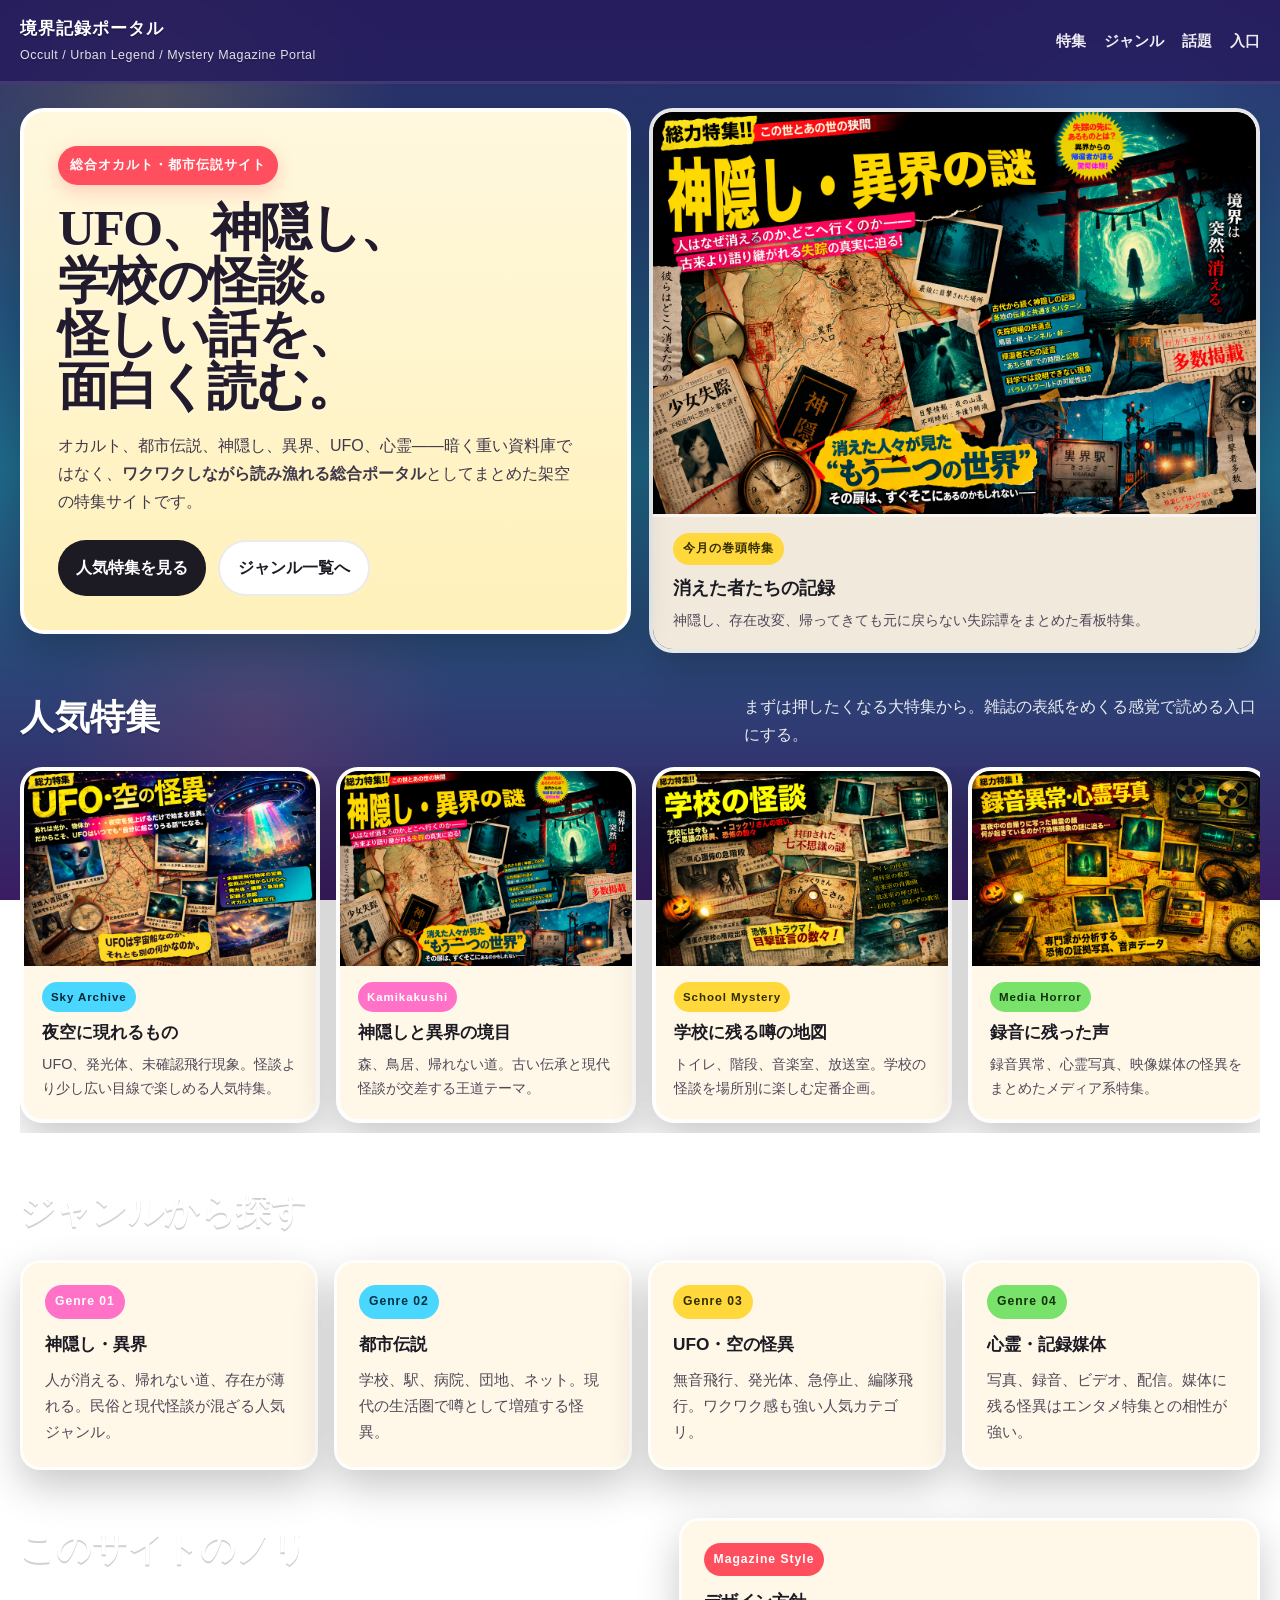
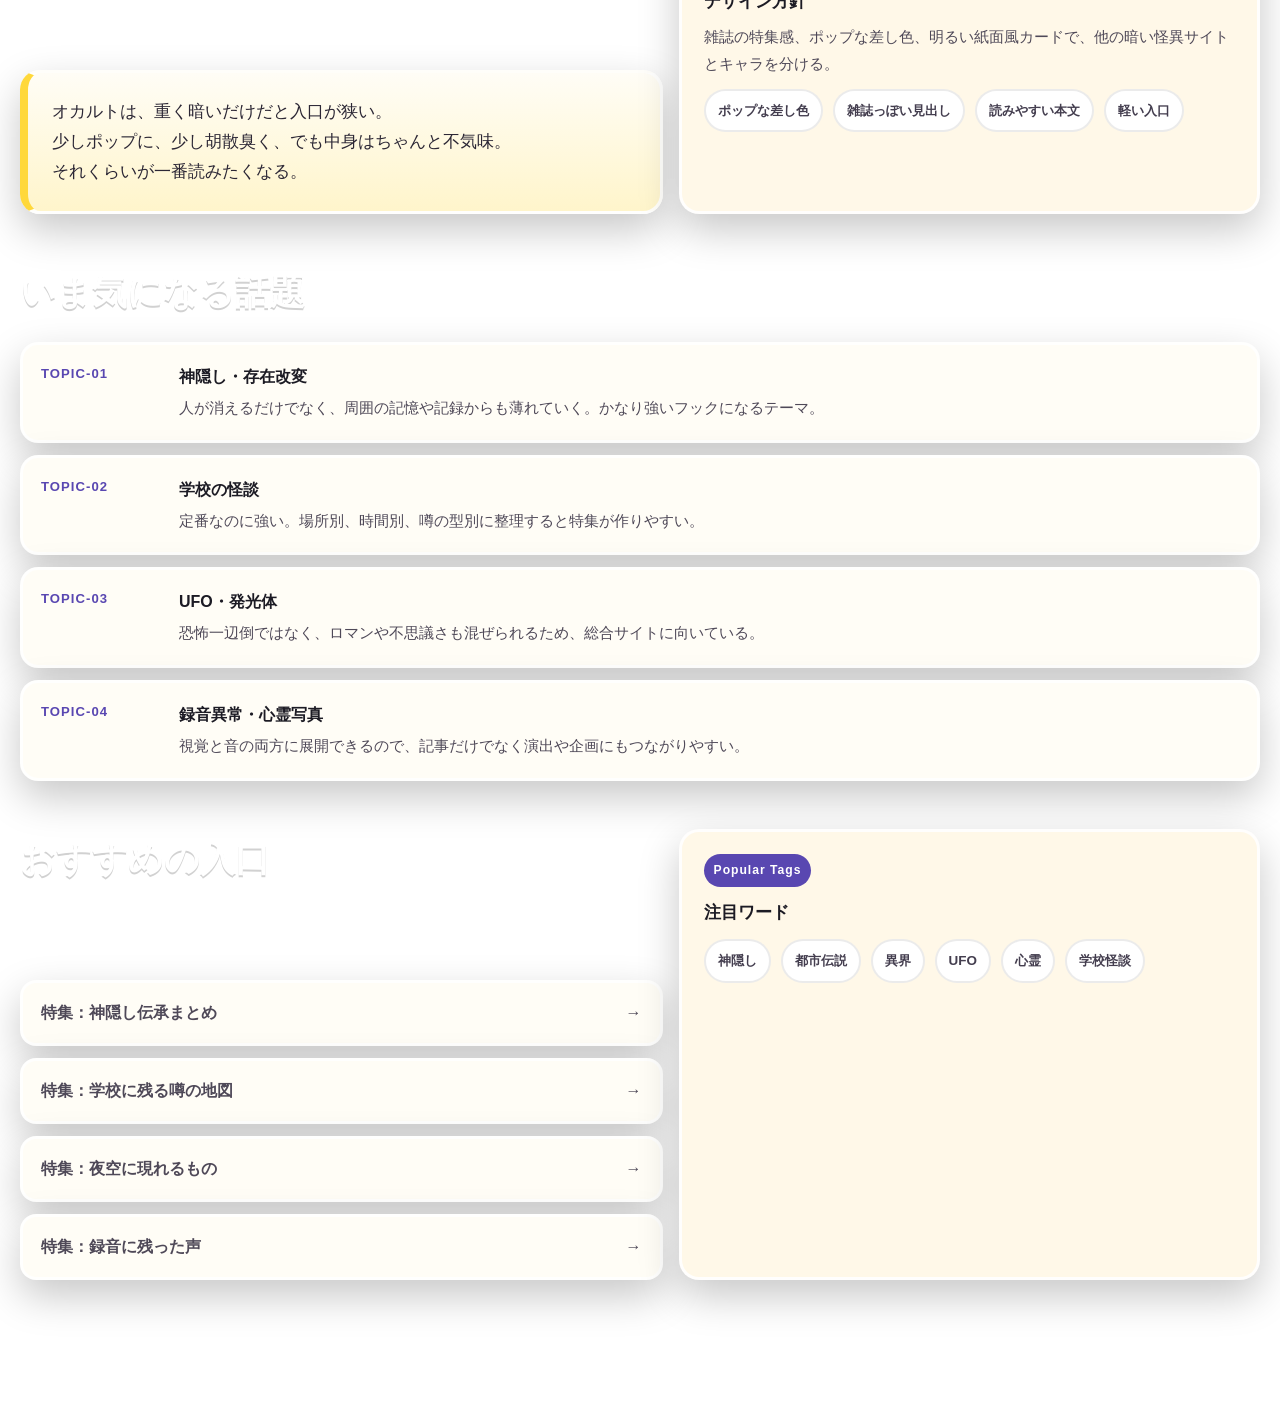
==== index.html @ 7751206b "Add files via upload" ====
<!DOCTYPE html>
<html lang="ja">
<head>
<meta charset="UTF-8">
<meta name="viewport" content="width=device-width, initial-scale=1.0">
<title>境界記録ポータル | オカルト・都市伝説・怪異の総合サイト</title>
<style>
:root {
  --bg: #2a2464; --bg2: #1f6a8a; --bg3: #3a1c63;
  --paper: #fff8e8; --paper2: #fffdf6;
  --ink: #1c1b24; --muted: #57525f;
  --yellow: #ffd83b; --red: #ff4f5e;
  --cyan: #49d7ff; --pink: #ff72c7; --green: #78e26b;
  --shadow: 0 16px 40px rgba(0,0,0,0.22);
  --max: 1240px;
}
*{box-sizing:border-box;}
html{scroll-behavior:smooth;}
body{
  margin:0; color:var(--ink);
  font-family:"BIZ UDPGothic","Hiragino Sans","Noto Sans JP",sans-serif;
  line-height:1.75;
  background:
    radial-gradient(circle at 12% 12%,rgba(255,216,59,.18),transparent 18%),
    radial-gradient(circle at 88% 14%,rgba(73,215,255,.16),transparent 18%),
    radial-gradient(circle at 20% 80%,rgba(255,79,94,.15),transparent 16%),
    linear-gradient(180deg,var(--bg) 0%,var(--bg2) 52%,var(--bg3) 100%);
  background-attachment:fixed;
}
body::before{
  content:"";position:fixed;inset:0;pointer-events:none;opacity:.18;
  background-image:
    radial-gradient(2px 2px at 10% 20%,#fff,transparent 60%),
    radial-gradient(2px 2px at 25% 70%,#fff,transparent 60%),
    radial-gradient(1px 1px at 55% 18%,#fff,transparent 60%),
    radial-gradient(2px 2px at 70% 60%,#fff,transparent 60%),
    radial-gradient(1px 1px at 86% 28%,#fff,transparent 60%);
}
a{color:inherit;text-decoration:none;}
img{max-width:100%;display:block;}

.container{width:min(calc(100% - 32px),var(--max));margin:0 auto;}

/* ── ヘッダー ── */
.topbar{
  position:sticky;top:0;z-index:30;
  background:rgba(37,28,94,.84);
  backdrop-filter:blur(12px);
  border-bottom:3px solid rgba(255,255,255,.12);
}
.topbar-inner{
  display:flex;justify-content:space-between;align-items:center;
  gap:16px;padding:14px 0;color:#fff;
}
.brand{font-weight:900;letter-spacing:.06em;font-size:1.05rem;text-shadow:0 2px 0 rgba(0,0,0,.22);}
.brand small{display:block;font-size:.78rem;font-weight:500;opacity:.86;letter-spacing:.04em;margin-top:2px;}
nav ul{display:flex;flex-wrap:wrap;gap:18px;list-style:none;margin:0;padding:0;}
nav a{color:rgba(255,255,255,.92);font-size:.92rem;font-weight:700;}
nav a:hover{color:var(--yellow);}

/* ── ヒーロー ── */
.hero{padding:24px 0 20px;}
.hero-box{
  display:grid;
  grid-template-columns:1fr 1fr;
  gap:18px;
  align-items:start;
}
.panel{border-radius:24px;box-shadow:var(--shadow);overflow:hidden;}

.hero-copy{
  background:linear-gradient(180deg,#fff8de 0%,#fff1ba 100%);
  border:4px solid #fff;
  padding:34px;
  position:relative;
  border-radius:24px;
}
.hero-copy::before{
  content:"総合オカルト・都市伝説サイト";
  display:inline-block;background:var(--red);color:#fff;
  font-weight:900;letter-spacing:.08em;padding:8px 12px;border-radius:999px;
  box-shadow:0 6px 18px rgba(255,79,94,.25);margin-bottom:16px;font-size:.8rem;
}
h1{
  margin:0;
  font-family:"Yu Mincho","Hiragino Mincho ProN",serif;
  font-size:clamp(2.2rem,4vw,4rem);
  line-height:1.04;letter-spacing:-.03em;
  color:#221b2e;text-shadow:0 2px 0 rgba(255,255,255,.35);
}
.hero-copy p{margin:18px 0 0;color:#40384b;font-size:1rem;max-width:58ch;}
.hero-actions{display:flex;flex-wrap:wrap;gap:12px;margin-top:24px;}
.btn{
  display:inline-flex;align-items:center;justify-content:center;
  padding:12px 18px;border-radius:999px;font-weight:900;
  transition:transform .2s ease;
}
.btn:hover{transform:translateY(-1px);}
.btn.primary{background:var(--ink);color:#fff;}
.btn.secondary{background:#fff;color:var(--ink);border:2px solid rgba(0,0,0,.08);}

/* ヒーロービジュアル：画像を全部見せる */
.hero-visual{
  border:4px solid rgba(255,255,255,.9);
  border-radius:24px;
  overflow:hidden;
  background:#0e1221;
  box-shadow:var(--shadow);
}
.hero-visual img{
  width:100%;
  height:auto;        /* ← 自然な高さで全部見せる */
  display:block;
}
.hero-visual-caption{
  background:rgba(255,248,232,.94);
  padding:16px 20px;
  border-top:3px solid rgba(255,255,255,.6);
}
.hero-visual-caption .badge{
  display:inline-block;background:var(--yellow);color:#312b00;
  padding:5px 10px;border-radius:999px;font-size:.76rem;font-weight:900;
  letter-spacing:.08em;margin-bottom:8px;
}
.hero-visual-caption h2{margin:0 0 5px;font-size:1.1rem;}
.hero-visual-caption p{margin:0;font-size:.9rem;color:#4e4658;}

/* ── 特集シェルフ：横スクロール ── */
section{padding:14px 0 34px;}
.section-head{
  display:flex;justify-content:space-between;align-items:flex-end;
  gap:16px;flex-wrap:wrap;margin-bottom:18px;color:#fff;
}
.section-head h2{
  margin:0;font-size:clamp(1.6rem,3vw,2.2rem);
  font-family:"Yu Mincho","Hiragino Mincho ProN",serif;
  text-shadow:0 2px 0 rgba(0,0,0,.18);
}
.section-head p{margin:0;max-width:58ch;color:rgba(255,255,255,.9);}

.shelf{
  display:grid;
  grid-auto-flow:column;
  grid-auto-columns:minmax(300px,1fr);
  gap:16px;
  overflow-x:auto;
  padding-bottom:10px;
  scroll-snap-type:x mandatory;
}
.shelf::-webkit-scrollbar{height:6px;}
.shelf::-webkit-scrollbar-thumb{background:rgba(255,255,255,.28);border-radius:999px;}

/* ポスターカード：画像を上に全表示、テキストを下に */
.poster-card{
  border-radius:22px;
  overflow:hidden;
  scroll-snap-align:start;
  border:4px solid rgba(255,255,255,.88);
  box-shadow:var(--shadow);
  background:#fff8e8;
  display:flex;
  flex-direction:column;    /* ← 縦並び */
}
.poster-card .img-wrap{
  overflow:hidden;
  background:#151322;
  flex-shrink:0;
}
.poster-card .img-wrap img{
  width:100%;
  height:auto;              /* ← 画像を全部見せる */
  display:block;
  transition:transform .4s ease;
}
.poster-card:hover .img-wrap img{transform:scale(1.03);}
.poster-content{
  padding:16px 18px 18px;
  flex:1;
  display:flex;
  flex-direction:column;
  gap:6px;
}
.poster-label{
  display:inline-block;
  background:var(--cyan);color:#032634;
  padding:5px 9px;border-radius:999px;
  font-size:.72rem;font-weight:900;letter-spacing:.08em;
  align-self:flex-start;
}
.poster-content h3{margin:0;font-size:1.05rem;}
.poster-content p{margin:0;color:#4f4958;font-size:.9rem;line-height:1.65;}

/* ── ジャンルグリッド ── */
.grid-4,.grid-3,.split{display:grid;gap:16px;}
.grid-4{grid-template-columns:repeat(4,minmax(0,1fr));}
.grid-3{grid-template-columns:repeat(3,minmax(0,1fr));}
.split{grid-template-columns:1.05fr .95fr;}

.card{
  background:var(--paper);border-radius:20px;
  padding:22px;box-shadow:var(--shadow);
  border:3px solid rgba(255,255,255,.9);
}
.card .tag{
  display:inline-block;margin-bottom:10px;
  font-size:.76rem;font-weight:900;letter-spacing:.08em;
  padding:6px 10px;border-radius:999px;
  background:var(--pink);color:#fff;
}
.card h3{margin:0 0 8px;font-size:1.08rem;}
.card p{margin:0;color:#4f4958;font-size:.93rem;}

/* ── トピックリスト ── */
.topic-list{display:grid;gap:12px;}
.topic-item{
  display:grid;grid-template-columns:120px 1fr;gap:18px;align-items:start;
  background:var(--paper2);border-radius:18px;padding:18px;
  box-shadow:var(--shadow);border:3px solid rgba(255,255,255,.9);
}
.topic-key{color:#5947b1;font-size:.82rem;font-weight:900;letter-spacing:.08em;}
.topic-item h3{margin:0 0 5px;font-size:1rem;}
.topic-item p{margin:0;color:#4f4958;font-size:.92rem;}

.quote{
  padding:24px;
  background:linear-gradient(180deg,#fffdf6 0%,#fff5cb 100%);
  border:3px solid rgba(255,255,255,.9);border-left:8px solid var(--yellow);
  border-radius:20px;box-shadow:var(--shadow);
  font-family:"Yu Mincho","Hiragino Mincho ProN",serif;
  font-size:1.05rem;color:#2c2735;line-height:1.8;
}
.link-list{display:grid;gap:12px;}
.link-item{
  display:flex;justify-content:space-between;align-items:center;
  gap:14px;padding:16px 18px;
  background:var(--paper2);border-radius:16px;
  box-shadow:var(--shadow);border:3px solid rgba(255,255,255,.9);
  color:#4f4958;font-weight:700;transition:transform .2s;
}
.link-item:hover{color:#221b2e;transform:translateY(-1px);}
.chips{display:flex;flex-wrap:wrap;gap:10px;margin-top:12px;}
.chip{
  padding:8px 12px;border-radius:999px;font-size:.84rem;font-weight:800;
  background:#fff;color:#443e4f;border:2px solid rgba(0,0,0,.08);
}
footer{margin-top:6px;padding:20px 0 34px;color:#fff;}
.footer-inner{display:flex;justify-content:space-between;gap:16px;flex-wrap:wrap;opacity:.92;}

/* ── レスポンシブ ── */
@media(max-width:980px){
  .hero-box{grid-template-columns:1fr;}
  .grid-4{grid-template-columns:1fr 1fr;}
  .grid-3{grid-template-columns:1fr 1fr;}
  .split{grid-template-columns:1fr;}
  .shelf{grid-auto-columns:minmax(260px,80%);}
}
@media(max-width:720px){
  .topbar-inner{flex-direction:column;align-items:flex-start;}
  nav ul{gap:12px 16px;}
  .grid-4,.grid-3,.split{grid-template-columns:1fr;}
  .topic-item{grid-template-columns:1fr;gap:8px;}
  .hero-copy{padding:24px 20px;}
  .shelf{grid-auto-columns:88%;}
}
</style>
</head>
<body>

<header class="topbar">
  <div class="container topbar-inner">
    <div class="brand">境界記録ポータル<small>Occult / Urban Legend / Mystery Magazine Portal</small></div>
    <nav aria-label="主要メニュー">
      <ul>
        <li><a href="#featured">特集</a></li>
        <li><a href="#genres">ジャンル</a></li>
        <li><a href="#topics">話題</a></li>
        <li><a href="#guide">入口</a></li>
      </ul>
    </nav>
  </div>
</header>

<main>
  <section class="hero">
    <div class="container hero-box">
      <div class="panel hero-copy">
        <h1>UFO、神隠し、<br>学校の怪談。<br>怪しい話を、<br>面白く読む。</h1>
        <p>オカルト、都市伝説、神隠し、異界、UFO、心霊——暗く重い資料庫ではなく、<strong>ワクワクしながら読み漁れる総合ポータル</strong>としてまとめた架空の特集サイトです。</p>
        <div class="hero-actions">
          <a class="btn primary" href="#featured">人気特集を見る</a>
          <a class="btn secondary" href="#genres">ジャンル一覧へ</a>
        </div>
      </div>
      <div class="hero-visual">
        <img src="kamikakushi-feature.jpg" alt="神隠し・異界の謎">
        <div class="hero-visual-caption">
          <div class="badge">今月の巻頭特集</div>
          <h2>消えた者たちの記録</h2>
          <p>神隠し、存在改変、帰ってきても元に戻らない失踪譚をまとめた看板特集。</p>
        </div>
      </div>
    </div>
  </section>

  <section id="featured">
    <div class="container">
      <div class="section-head">
        <h2>人気特集</h2>
        <p>まずは押したくなる大特集から。雑誌の表紙をめくる感覚で読める入口にする。</p>
      </div>
      <div class="shelf">
        <article class="poster-card">
          <div class="img-wrap"><img src="ufo-feature.jpg" alt="UFO・空の怪異"></div>
          <div class="poster-content">
            <div class="poster-label" style="background:var(--cyan);color:#032634;">Sky Archive</div>
            <h3><a href="ufo_sky.html">夜空に現れるもの</a></h3>
            <p>UFO、発光体、未確認飛行現象。怪談より少し広い目線で楽しめる人気特集。</p>
          </div>
        </article>
        <article class="poster-card">
          <div class="img-wrap"><img src="kamikakushi-feature.jpg" alt="神隠し・異界の謎"></div>
          <div class="poster-content">
            <div class="poster-label" style="background:var(--pink);color:#fff;">Kamikakushi</div>
            <h3><a href="kamikakushi.html">神隠しと異界の境目</a></h3>
            <p>森、鳥居、帰れない道。古い伝承と現代怪談が交差する王道テーマ。</p>
          </div>
        </article>
        <article class="poster-card">
          <div class="img-wrap"><img src="school-feature.jpg" alt="学校の怪談"></div>
          <div class="poster-content">
            <div class="poster-label" style="background:var(--yellow);color:#312b00;">School Mystery</div>
            <h3><a href="school_ghosts.html">学校に残る噂の地図</a></h3>
            <p>トイレ、階段、音楽室、放送室。学校の怪談を場所別に楽しむ定番企画。</p>
          </div>
        </article>
        <article class="poster-card">
          <div class="img-wrap"><img src="recordings-feature.jpg" alt="録音異常・心霊写真"></div>
          <div class="poster-content">
            <div class="poster-label" style="background:var(--green);color:#10320b;">Media Horror</div>
            <h3><a href="recordings_spiritphotos.html">録音に残った声</a></h3>
            <p>録音異常、心霊写真、映像媒体の怪異をまとめたメディア系特集。</p>
          </div>
        </article>
      </div>
    </div>
  </section>

  <section id="genres">
    <div class="container">
      <div class="section-head">
        <h2>ジャンルから探す</h2>
        <p>明るくポップでも、入口は整理する。何が読めるサイトかを一目で伝える。</p>
      </div>
      <div class="grid-4">
        <article class="card">
          <div class="tag">Genre 01</div>
          <h3><a href="kamikakushi.html">神隠し・異界</a></h3>
          <p>人が消える、帰れない道、存在が薄れる。民俗と現代怪談が混ざる人気ジャンル。</p>
        </article>
        <article class="card">
          <div class="tag" style="background:var(--cyan);color:#043040;">Genre 02</div>
          <h3>都市伝説</h3>
          <p>学校、駅、病院、団地、ネット。現代の生活圏で噂として増殖する怪異。</p>
        </article>
        <article class="card">
          <div class="tag" style="background:var(--yellow);color:#312b00;">Genre 03</div>
          <h3><a href="ufo_sky.html">UFO・空の怪異</a></h3>
          <p>無音飛行、発光体、急停止、編隊飛行。ワクワク感も強い人気カテゴリ。</p>
        </article>
        <article class="card">
          <div class="tag" style="background:var(--green);color:#10320b;">Genre 04</div>
          <h3><a href="recordings_spiritphotos.html">心霊・記録媒体</a></h3>
          <p>写真、録音、ビデオ、配信。媒体に残る怪異はエンタメ特集との相性が強い。</p>
        </article>
      </div>
    </div>
  </section>

  <section>
    <div class="container split">
      <div>
        <div class="section-head"><h2>このサイトのノリ</h2><p>怖がらせるだけじゃなく、怪しい話を"面白く読む"雑誌サイトっぽさを出す。</p></div>
        <div class="quote">オカルトは、重く暗いだけだと入口が狭い。<br>少しポップに、少し胡散臭く、でも中身はちゃんと不気味。<br>それくらいが一番読みたくなる。</div>
      </div>
      <div class="card">
        <div class="tag" style="background:var(--red);color:#fff;">Magazine Style</div>
        <h3>デザイン方針</h3>
        <p>雑誌の特集感、ポップな差し色、明るい紙面風カードで、他の暗い怪異サイトとキャラを分ける。</p>
        <div class="chips">
          <span class="chip">ポップな差し色</span>
          <span class="chip">雑誌っぽい見出し</span>
          <span class="chip">読みやすい本文</span>
          <span class="chip">軽い入口</span>
        </div>
      </div>
    </div>
  </section>

  <section id="topics">
    <div class="container">
      <div class="section-head"><h2>いま気になる話題</h2><p>深掘り前提のデータベースではなく、"次に何を読みたくなるか"が見える並びにする。</p></div>
      <div class="topic-list">
        <div class="topic-item"><div class="topic-key">TOPIC-01</div><div><h3>神隠し・存在改変</h3><p>人が消えるだけでなく、周囲の記憶や記録からも薄れていく。かなり強いフックになるテーマ。</p></div></div>
        <div class="topic-item"><div class="topic-key">TOPIC-02</div><div><h3>学校の怪談</h3><p>定番なのに強い。場所別、時間別、噂の型別に整理すると特集が作りやすい。</p></div></div>
        <div class="topic-item"><div class="topic-key">TOPIC-03</div><div><h3>UFO・発光体</h3><p>恐怖一辺倒ではなく、ロマンや不思議さも混ぜられるため、総合サイトに向いている。</p></div></div>
        <div class="topic-item"><div class="topic-key">TOPIC-04</div><div><h3>録音異常・心霊写真</h3><p>視覚と音の両方に展開できるので、記事だけでなく演出や企画にもつながりやすい。</p></div></div>
      </div>
    </div>
  </section>

  <section id="guide">
    <div class="container split">
      <div>
        <div class="section-head"><h2>おすすめの入口</h2><p>トップからそのまま個別特集へ飛ばせる構造にして、軽く回遊できるポータルにする。</p></div>
        <div class="link-list">
          <a class="link-item" href="kamikakushi.html"><span>特集：神隠し伝承まとめ</span><span>→</span></a>
          <a class="link-item" href="school_ghosts.html"><span>特集：学校に残る噂の地図</span><span>→</span></a>
          <a class="link-item" href="ufo_sky.html"><span>特集：夜空に現れるもの</span><span>→</span></a>
          <a class="link-item" href="recordings_spiritphotos.html"><span>特集：録音に残った声</span><span>→</span></a>
        </div>
      </div>
      <div class="card">
        <div class="tag" style="background:#5947b1;color:#fff;">Popular Tags</div>
        <h3>注目ワード</h3>
        <div class="chips">
          <span class="chip">神隠し</span><span class="chip">都市伝説</span>
          <span class="chip">異界</span><span class="chip">UFO</span>
          <span class="chip">心霊</span><span class="chip">学校怪談</span>
        </div>
      </div>
    </div>
  </section>
</main>

<footer>
  <div class="container footer-inner">
    <div>境界記録ポータル / Occult Magazine Portal</div>
    <div>オカルト・都市伝説をポップに読み漁る総合サイト</div>
  </div>
</footer>
</body>
</html>
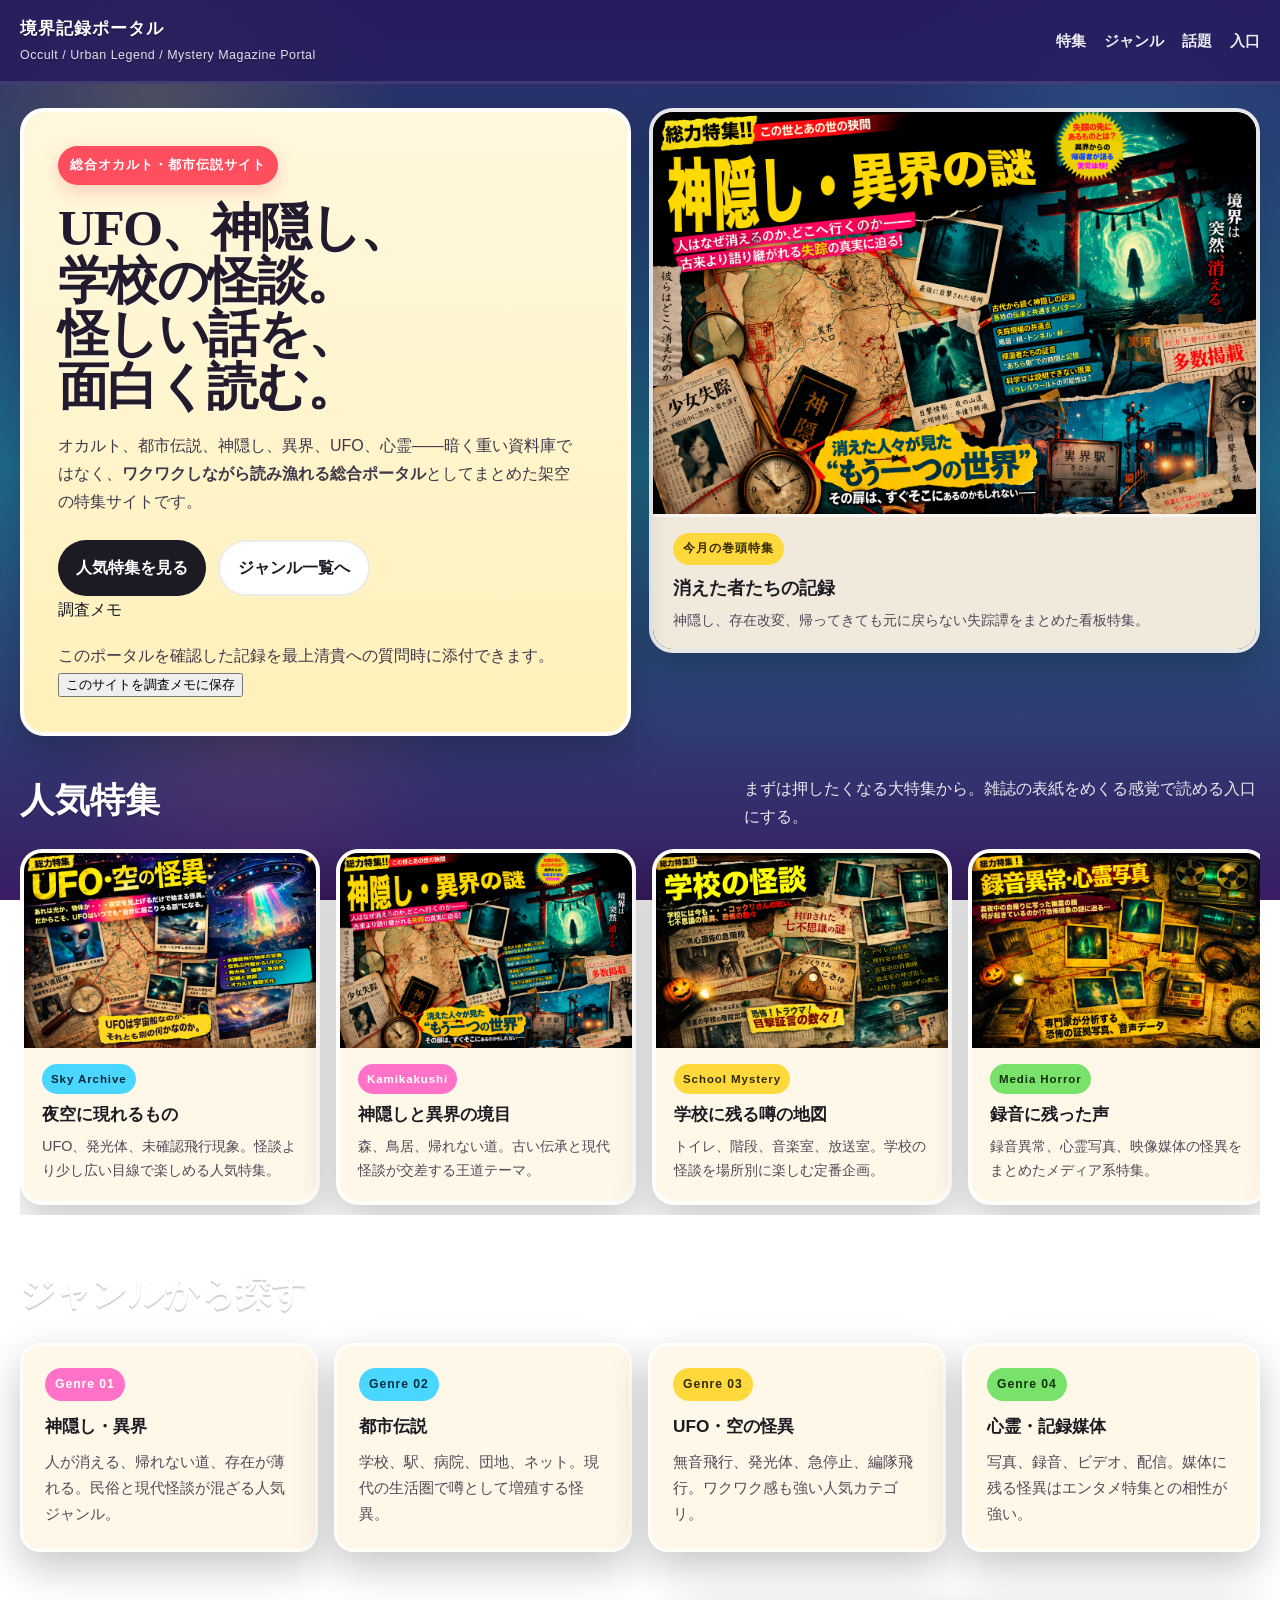
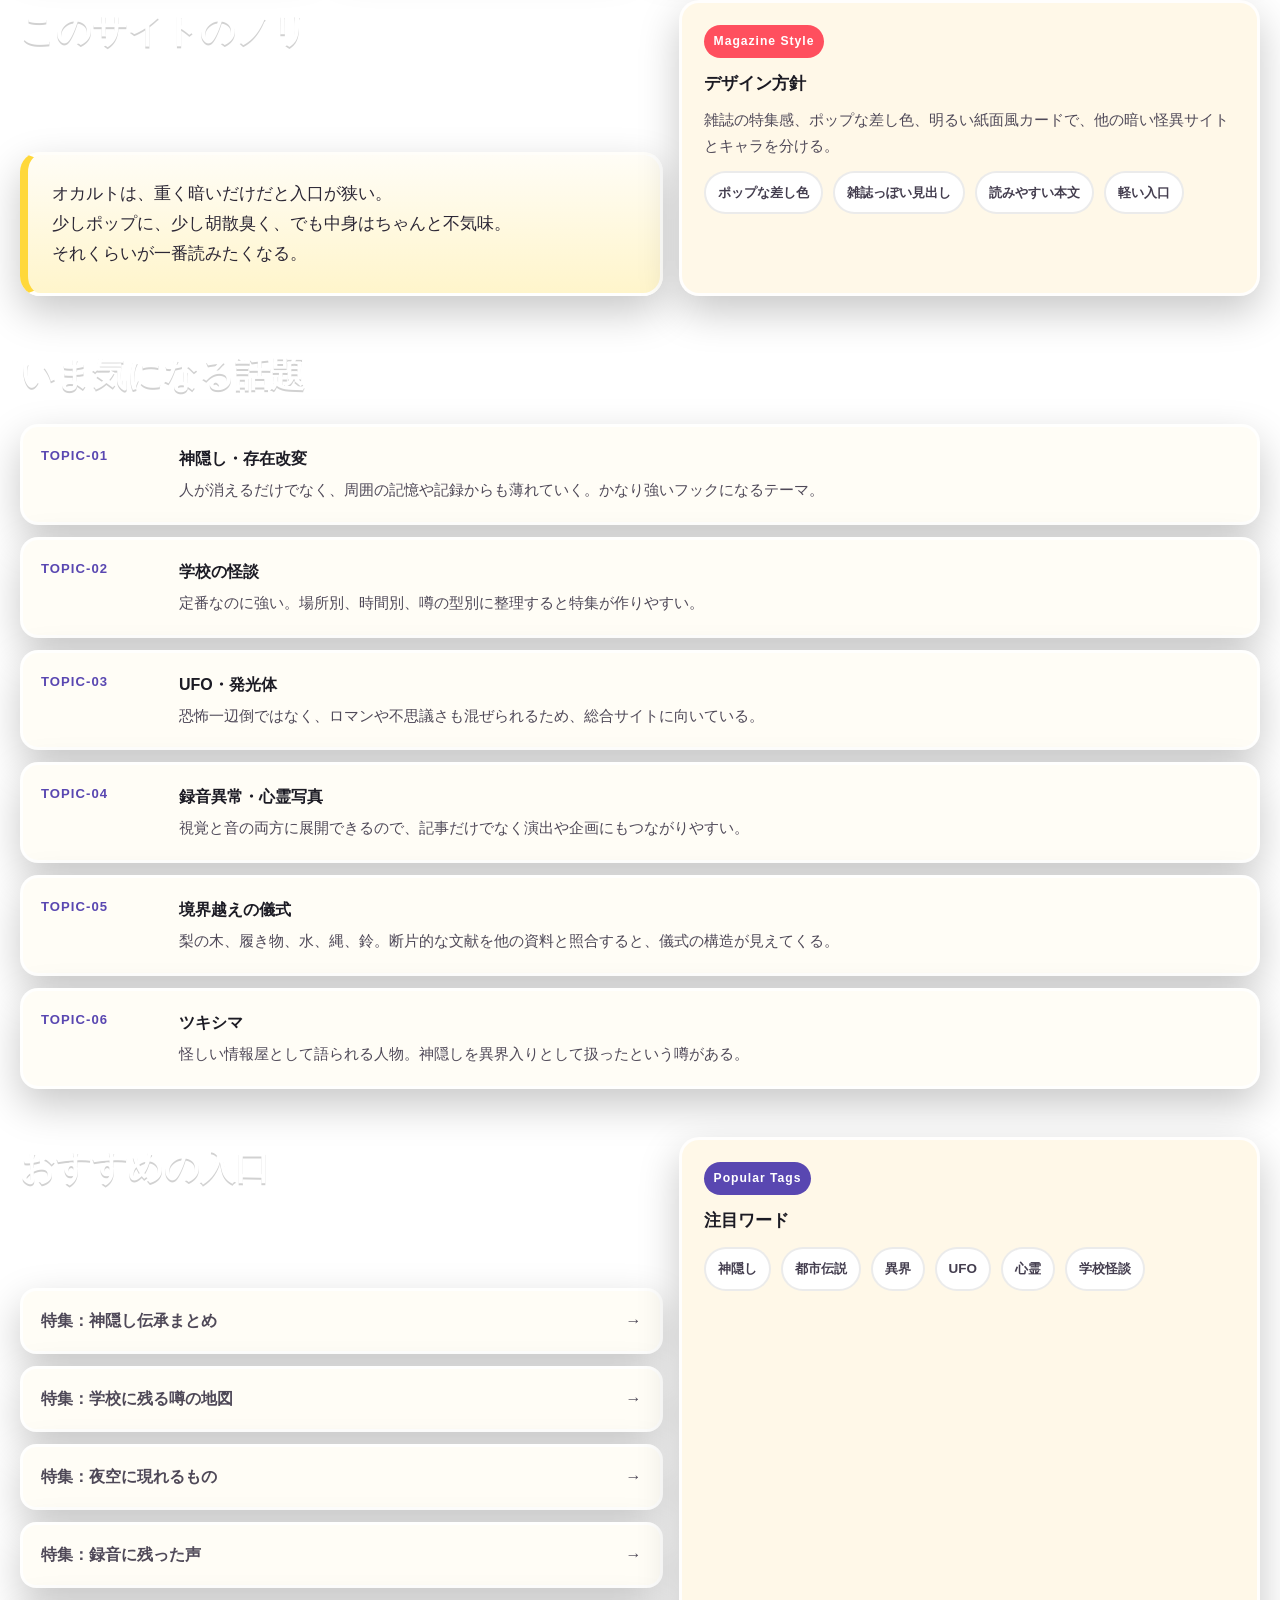
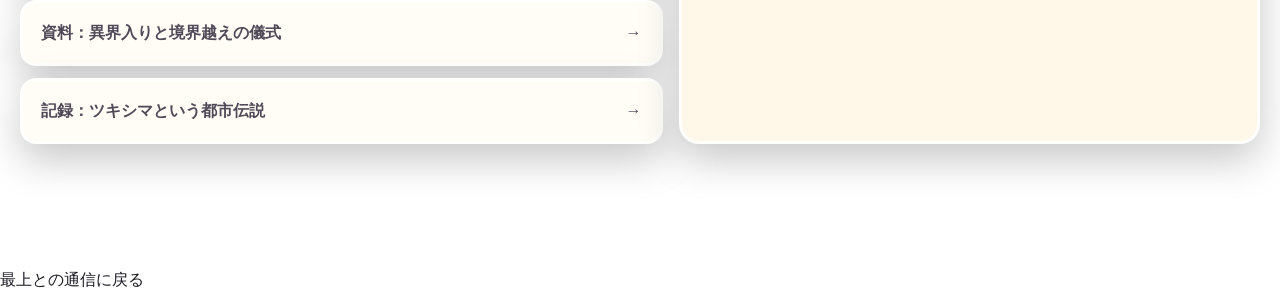
==== commit 21e47081: "Add files via upload" ====
--- a/index.html
+++ b/index.html
@@ -101,6 +101,7 @@
 
 /* ヒーロービジュアル：画像を全部見せる */
 .hero-visual{
+  display:block;
   border:4px solid rgba(255,255,255,.9);
   border-radius:24px;
   overflow:hidden;
@@ -162,6 +163,7 @@
   flex-direction:column;    /* ← 縦並び */
 }
 .poster-card .img-wrap{
+  display:block;
   overflow:hidden;
   background:#151322;
   flex-shrink:0;
@@ -290,15 +292,16 @@
           <a class="btn primary" href="#featured">人気特集を見る</a>
           <a class="btn secondary" href="#genres">ジャンル一覧へ</a>
         </div>
-      </div>
-      <div class="hero-visual">
+        <div class="arg-evidence-box"><div class="arg-title">調査メモ</div><p>このポータルを確認した記録を最上清貴への質問時に添付できます。</p><button class="arg-evidence-btn" data-arg-evidence="occult_site_found" onclick="saveMogamiEvidence('occult_site_found')">このサイトを調査メモに保存</button></div>
+      </div>
+      <a class="hero-visual" href="kamikakushi.html">
         <img src="kamikakushi-feature.jpg" alt="神隠し・異界の謎">
         <div class="hero-visual-caption">
           <div class="badge">今月の巻頭特集</div>
           <h2>消えた者たちの記録</h2>
           <p>神隠し、存在改変、帰ってきても元に戻らない失踪譚をまとめた看板特集。</p>
         </div>
-      </div>
+      </a>
     </div>
   </section>
 
@@ -310,7 +313,7 @@
       </div>
       <div class="shelf">
         <article class="poster-card">
-          <div class="img-wrap"><img src="ufo-feature.jpg" alt="UFO・空の怪異"></div>
+          <a class="img-wrap" href="ufo_sky.html"><img src="ufo-feature.jpg" alt="UFO・空の怪異"></a>
           <div class="poster-content">
             <div class="poster-label" style="background:var(--cyan);color:#032634;">Sky Archive</div>
             <h3><a href="ufo_sky.html">夜空に現れるもの</a></h3>
@@ -318,7 +321,7 @@
           </div>
         </article>
         <article class="poster-card">
-          <div class="img-wrap"><img src="kamikakushi-feature.jpg" alt="神隠し・異界の謎"></div>
+          <a class="img-wrap" href="kamikakushi.html"><img src="kamikakushi-feature.jpg" alt="神隠し・異界の謎"></a>
           <div class="poster-content">
             <div class="poster-label" style="background:var(--pink);color:#fff;">Kamikakushi</div>
             <h3><a href="kamikakushi.html">神隠しと異界の境目</a></h3>
@@ -326,7 +329,7 @@
           </div>
         </article>
         <article class="poster-card">
-          <div class="img-wrap"><img src="school-feature.jpg" alt="学校の怪談"></div>
+          <a class="img-wrap" href="school_ghosts.html"><img src="school-feature.jpg" alt="学校の怪談"></a>
           <div class="poster-content">
             <div class="poster-label" style="background:var(--yellow);color:#312b00;">School Mystery</div>
             <h3><a href="school_ghosts.html">学校に残る噂の地図</a></h3>
@@ -334,11 +337,25 @@
           </div>
         </article>
         <article class="poster-card">
-          <div class="img-wrap"><img src="recordings-feature.jpg" alt="録音異常・心霊写真"></div>
+          <a class="img-wrap" href="recordings_spiritphotos.html"><img src="recordings-feature.jpg" alt="録音異常・心霊写真"></a>
           <div class="poster-content">
             <div class="poster-label" style="background:var(--green);color:#10320b;">Media Horror</div>
             <h3><a href="recordings_spiritphotos.html">録音に残った声</a></h3>
             <p>録音異常、心霊写真、映像媒体の怪異をまとめたメディア系特集。</p>
+          </div>
+        </article>
+        <article class="poster-card">
+          <div class="poster-content">
+            <div class="poster-label" style="background:#5947b1;color:#fff;">Border Ritual</div>
+            <h3><a href="ikai_ritual.html">異界入りと境界越えの儀式</a></h3>
+            <p>梨の木、履き物、水、縄、音。欠損した文献断片から儀式の構造を読む。</p>
+          </div>
+        </article>
+        <article class="poster-card">
+          <div class="poster-content">
+            <div class="poster-label" style="background:var(--red);color:#fff;">Tsukishima</div>
+            <h3><a href="tsukishima.html">ツキシマという都市伝説</a></h3>
+            <p>新宿のバー、怪しい情報屋、別世界への行き方。噂だけが残る人物の記録。</p>
           </div>
         </article>
       </div>
@@ -404,6 +421,8 @@
         <div class="topic-item"><div class="topic-key">TOPIC-02</div><div><h3>学校の怪談</h3><p>定番なのに強い。場所別、時間別、噂の型別に整理すると特集が作りやすい。</p></div></div>
         <div class="topic-item"><div class="topic-key">TOPIC-03</div><div><h3>UFO・発光体</h3><p>恐怖一辺倒ではなく、ロマンや不思議さも混ぜられるため、総合サイトに向いている。</p></div></div>
         <div class="topic-item"><div class="topic-key">TOPIC-04</div><div><h3>録音異常・心霊写真</h3><p>視覚と音の両方に展開できるので、記事だけでなく演出や企画にもつながりやすい。</p></div></div>
+        <div class="topic-item"><div class="topic-key">TOPIC-05</div><div><h3>境界越えの儀式</h3><p>梨の木、履き物、水、縄、鈴。断片的な文献を他の資料と照合すると、儀式の構造が見えてくる。</p></div></div>
+        <div class="topic-item"><div class="topic-key">TOPIC-06</div><div><h3>ツキシマ</h3><p>怪しい情報屋として語られる人物。神隠しを異界入りとして扱ったという噂がある。</p></div></div>
       </div>
     </div>
   </section>
@@ -417,6 +436,8 @@
           <a class="link-item" href="school_ghosts.html"><span>特集：学校に残る噂の地図</span><span>→</span></a>
           <a class="link-item" href="ufo_sky.html"><span>特集：夜空に現れるもの</span><span>→</span></a>
           <a class="link-item" href="recordings_spiritphotos.html"><span>特集：録音に残った声</span><span>→</span></a>
+          <a class="link-item" href="ikai_ritual.html"><span>資料：異界入りと境界越えの儀式</span><span>→</span></a>
+          <a class="link-item" href="tsukishima.html"><span>記録：ツキシマという都市伝説</span><span>→</span></a>
         </div>
       </div>
       <div class="card">
@@ -438,5 +459,6 @@
     <div>オカルト・都市伝説をポップに読み漁る総合サイト</div>
   </div>
 </footer>
+<script src="arg-occult-helper.js?v=20260509-1"></script>
 </body>
 </html>
